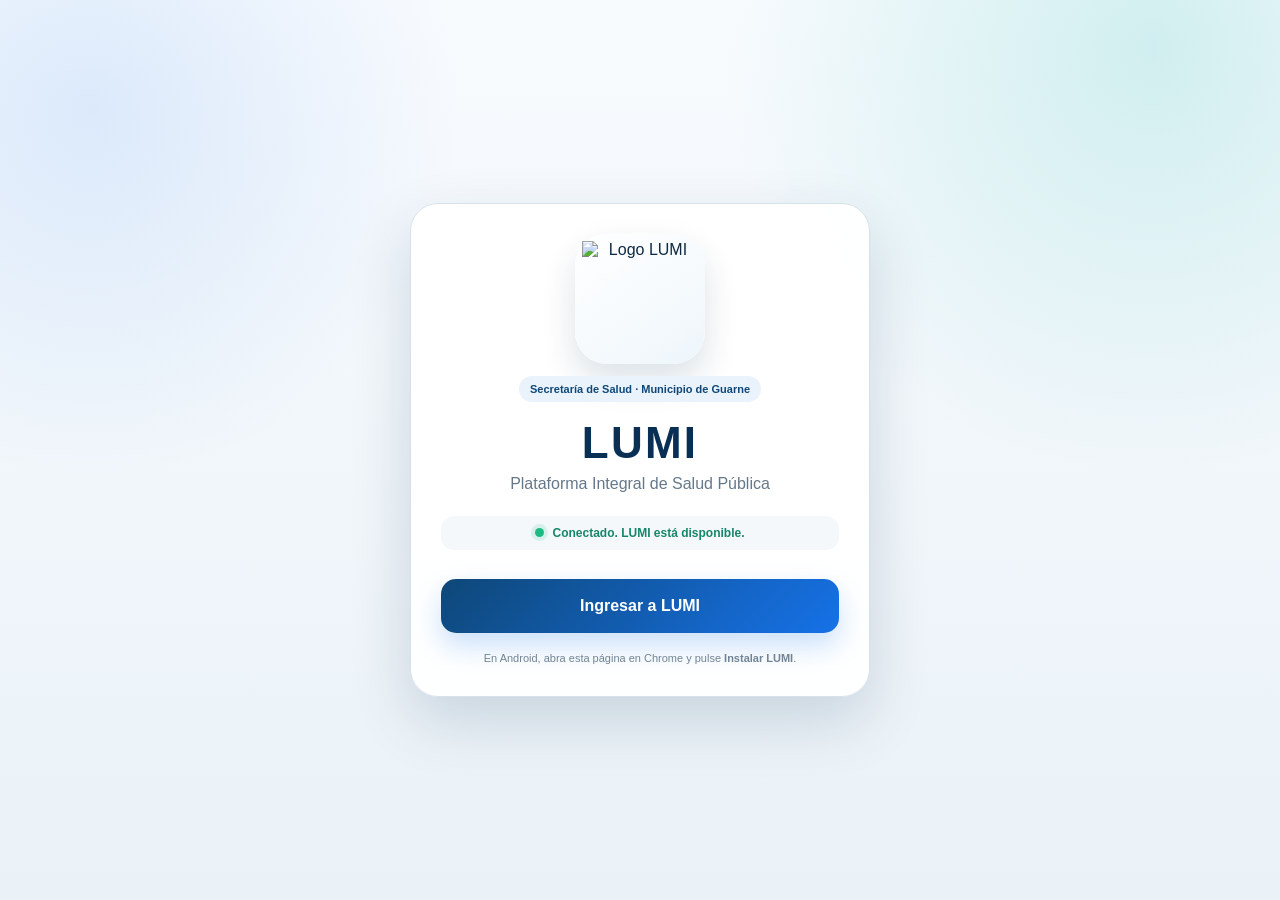
==== index.html @ 2245e31b "Add files via upload" ====
<!doctype html>
<html lang="es">
<head>
  <meta charset="UTF-8">
  <meta name="viewport" content="width=device-width,initial-scale=1,viewport-fit=cover">
  <meta name="theme-color" content="#092f54">
  <meta name="apple-mobile-web-app-capable" content="yes">
  <meta name="apple-mobile-web-app-status-bar-style" content="black-translucent">
  <meta name="mobile-web-app-capable" content="yes">

  <title>LUMI</title>

  <link rel="manifest" href="./manifest.webmanifest">
  <link rel="icon" href="./icons/favicon-32.png">
  <link rel="apple-touch-icon" href="./icons/apple-touch-icon.png">
  <link rel="stylesheet" href="./styles.css">
</head>
<body>
  <main class="app-shell">
    <section class="welcome-card">
      <div class="logo-wrap">
        <img src="./icons/icon-192.png" alt="Logo LUMI" class="logo">
      </div>

      <span class="institutional-chip">
        Secretaría de Salud · Municipio de Guarne
      </span>

      <h1>LUMI</h1>
      <p class="subtitle">Plataforma Integral de Salud Pública</p>

      <div class="status-card">
        <span id="statusDot" class="status-dot"></span>
        <span id="connectionStatus">Verificando conexión…</span>
      </div>

      <button id="installButton" class="secondary hidden" type="button">
        Instalar LUMI
      </button>

      <button id="openLumiButton" class="primary" type="button">
        Ingresar a LUMI
      </button>

      <p class="help">
        En Android, abra esta página en Chrome y pulse
        <strong>Instalar LUMI</strong>.
      </p>
    </section>
  </main>

  <script>
    window.LUMI_WEB_APP_URL = "https://script.google.com/macros/s/AKfycbzUvDyhUBrwxCwPSPDeOCNpMOiTLcxSpG2gyJUBVOqwBa7UieCPzIq1FF8q9Ox6n6vJkw/exec";
  </script>
  <script src="./app.js"></script>
</body>
</html>
---- styles.css ----
:root{
  font-family:Inter,Arial,Helvetica,sans-serif;
  color:#102a43;
  background:#eef4f8;
}
*{box-sizing:border-box}
body{
  margin:0;
  min-height:100vh;
  background:
    radial-gradient(circle at 90% 5%,rgba(33,184,174,.18),transparent 30%),
    radial-gradient(circle at 7% 12%,rgba(22,114,232,.12),transparent 26%),
    linear-gradient(180deg,#f8fbfe,#eaf2f7);
}
.app-shell{
  display:grid;
  place-items:center;
  min-height:100vh;
  padding:24px;
}
.welcome-card{
  width:min(460px,100%);
  padding:30px;
  border:1px solid #d6e2eb;
  border-radius:28px;
  background:rgba(255,255,255,.97);
  box-shadow:0 24px 60px rgba(8,45,80,.16);
  text-align:center;
}
.logo-wrap{
  display:grid;
  place-items:center;
  width:130px;
  height:130px;
  margin:0 auto 12px;
  border-radius:32px;
  background:linear-gradient(145deg,#fff,#eef6fb);
  box-shadow:0 16px 34px rgba(9,47,84,.14);
}
.logo{
  width:116px;
  height:116px;
  object-fit:contain;
}
.institutional-chip{
  display:inline-block;
  padding:7px 11px;
  border-radius:999px;
  background:#eaf3fb;
  color:#0e4778;
  font-size:11px;
  font-weight:800;
}
h1{
  margin:16px 0 4px;
  font-size:44px;
  color:#092f54;
  letter-spacing:.05em;
}
.subtitle{
  margin:0 0 20px;
  color:#65788a;
  line-height:1.5;
}
.status-card{
  display:flex;
  align-items:center;
  justify-content:center;
  gap:8px;
  margin:10px 0 18px;
  padding:10px 12px;
  border-radius:13px;
  background:#f5f8fb;
  color:#52697c;
  font-size:12px;
  font-weight:700;
}
.status-dot{
  width:9px;
  height:9px;
  border-radius:50%;
  background:#e0a327;
  box-shadow:0 0 0 4px rgba(224,163,39,.13);
}
button{
  width:100%;
  min-height:54px;
  margin-top:11px;
  border:0;
  border-radius:15px;
  font-size:16px;
  font-weight:850;
  cursor:pointer;
}
.primary{
  color:#fff;
  background:linear-gradient(135deg,#0e4778,#1672e8);
  box-shadow:0 13px 28px rgba(22,114,232,.22);
}
.secondary{
  color:#0e4778;
  background:#eaf3fb;
}
button:disabled{
  opacity:.55;
  cursor:not-allowed;
}
.hidden{display:none}
.help{
  margin:18px 0 0;
  color:#718394;
  font-size:11px;
  line-height:1.45;
}
@media(max-width:520px){
  .app-shell{padding:14px}
  .welcome-card{padding:24px 20px;border-radius:24px}
  .logo-wrap{width:116px;height:116px}
  .logo{width:104px;height:104px}
  h1{font-size:39px}
}
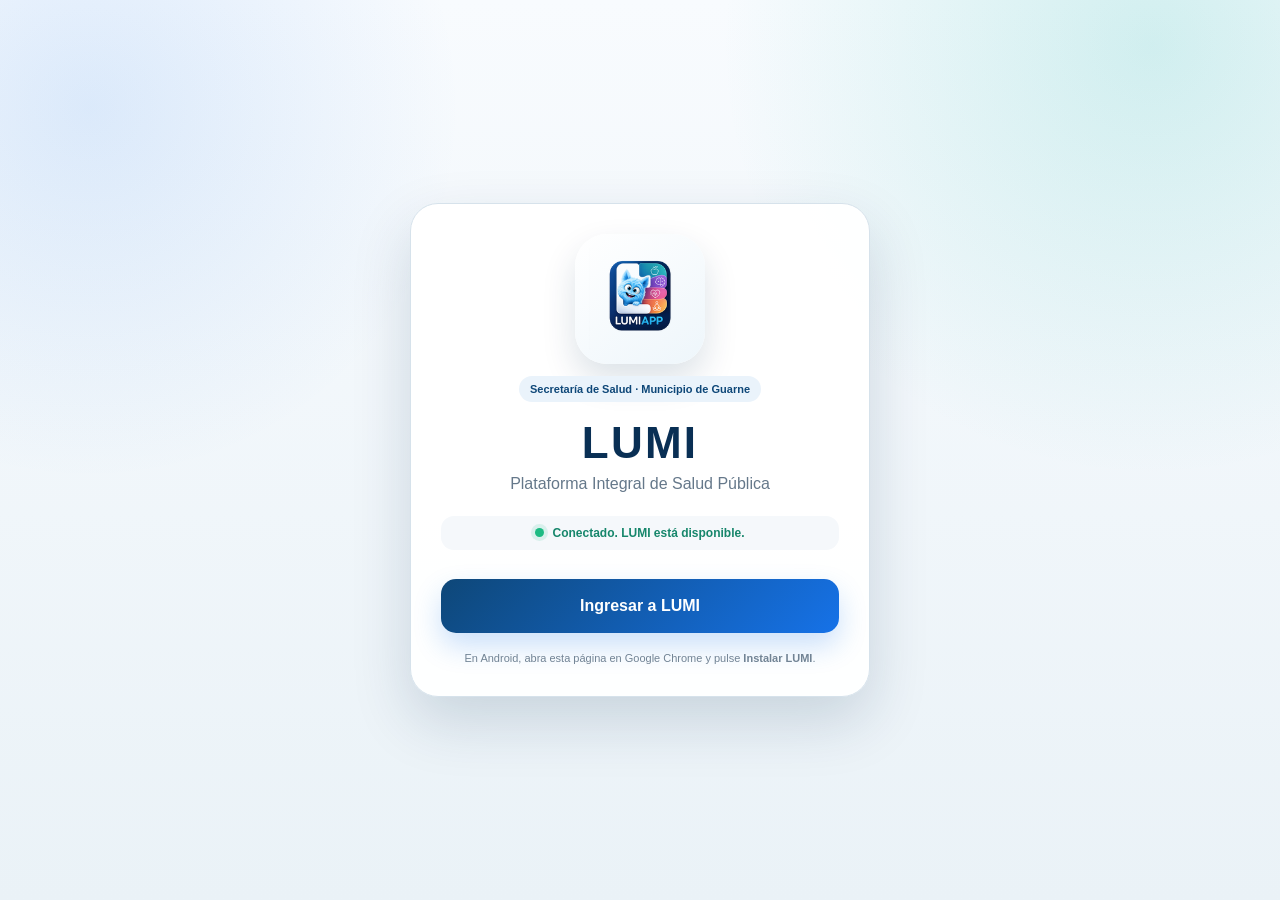
==== commit aac5cd59: "Update index.html" ====
--- a/index.html
+++ b/index.html
@@ -2,24 +2,52 @@
 <html lang="es">
 <head>
   <meta charset="UTF-8">
-  <meta name="viewport" content="width=device-width,initial-scale=1,viewport-fit=cover">
+
+  <meta
+    name="viewport"
+    content="width=device-width, initial-scale=1, viewport-fit=cover"
+  >
+
   <meta name="theme-color" content="#092f54">
   <meta name="apple-mobile-web-app-capable" content="yes">
-  <meta name="apple-mobile-web-app-status-bar-style" content="black-translucent">
+  <meta
+    name="apple-mobile-web-app-status-bar-style"
+    content="black-translucent"
+  >
   <meta name="mobile-web-app-capable" content="yes">
 
   <title>LUMI</title>
 
   <link rel="manifest" href="./manifest.webmanifest">
-  <link rel="icon" href="./icons/favicon-32.png">
-  <link rel="apple-touch-icon" href="./icons/apple-touch-icon.png">
+
+  <link
+    rel="icon"
+    type="image/png"
+    sizes="32x32"
+    href="./favicon-32.png"
+  >
+
+  <link
+    rel="apple-touch-icon"
+    sizes="180x180"
+    href="./apple-touch-icon.png"
+  >
+
   <link rel="stylesheet" href="./styles.css">
 </head>
+
 <body>
   <main class="app-shell">
     <section class="welcome-card">
+
       <div class="logo-wrap">
-        <img src="./icons/icon-192.png" alt="Logo LUMI" class="logo">
+        <img
+          src="./icon-192.png"
+          alt="Logo LUMI"
+          class="logo"
+          width="192"
+          height="192"
+        >
       </div>
 
       <span class="institutional-chip">
@@ -27,31 +55,52 @@
       </span>
 
       <h1>LUMI</h1>
-      <p class="subtitle">Plataforma Integral de Salud Pública</p>
+
+      <p class="subtitle">
+        Plataforma Integral de Salud Pública
+      </p>
 
       <div class="status-card">
-        <span id="statusDot" class="status-dot"></span>
-        <span id="connectionStatus">Verificando conexión…</span>
+        <span
+          id="statusDot"
+          class="status-dot"
+          aria-hidden="true"
+        ></span>
+
+        <span id="connectionStatus">
+          Verificando conexión…
+        </span>
       </div>
 
-      <button id="installButton" class="secondary hidden" type="button">
+      <button
+        id="installButton"
+        class="secondary hidden"
+        type="button"
+      >
         Instalar LUMI
       </button>
 
-      <button id="openLumiButton" class="primary" type="button">
+      <button
+        id="openLumiButton"
+        class="primary"
+        type="button"
+      >
         Ingresar a LUMI
       </button>
 
       <p class="help">
-        En Android, abra esta página en Chrome y pulse
+        En Android, abra esta página en Google Chrome y pulse
         <strong>Instalar LUMI</strong>.
       </p>
+
     </section>
   </main>
 
   <script>
-    window.LUMI_WEB_APP_URL = "https://script.google.com/macros/s/AKfycbzUvDyhUBrwxCwPSPDeOCNpMOiTLcxSpG2gyJUBVOqwBa7UieCPzIq1FF8q9Ox6n6vJkw/exec";
+    window.LUMI_WEB_APP_URL =
+      "https://script.google.com/macros/s/AKfycbzUvDyhUBrwxCwPSPDeOCNpMOiTLcxSpG2gyJUBVOqwBa7UieCPzIq1FF8q9Ox6n6vJkw/exec";
   </script>
+
   <script src="./app.js"></script>
 </body>
 </html>
